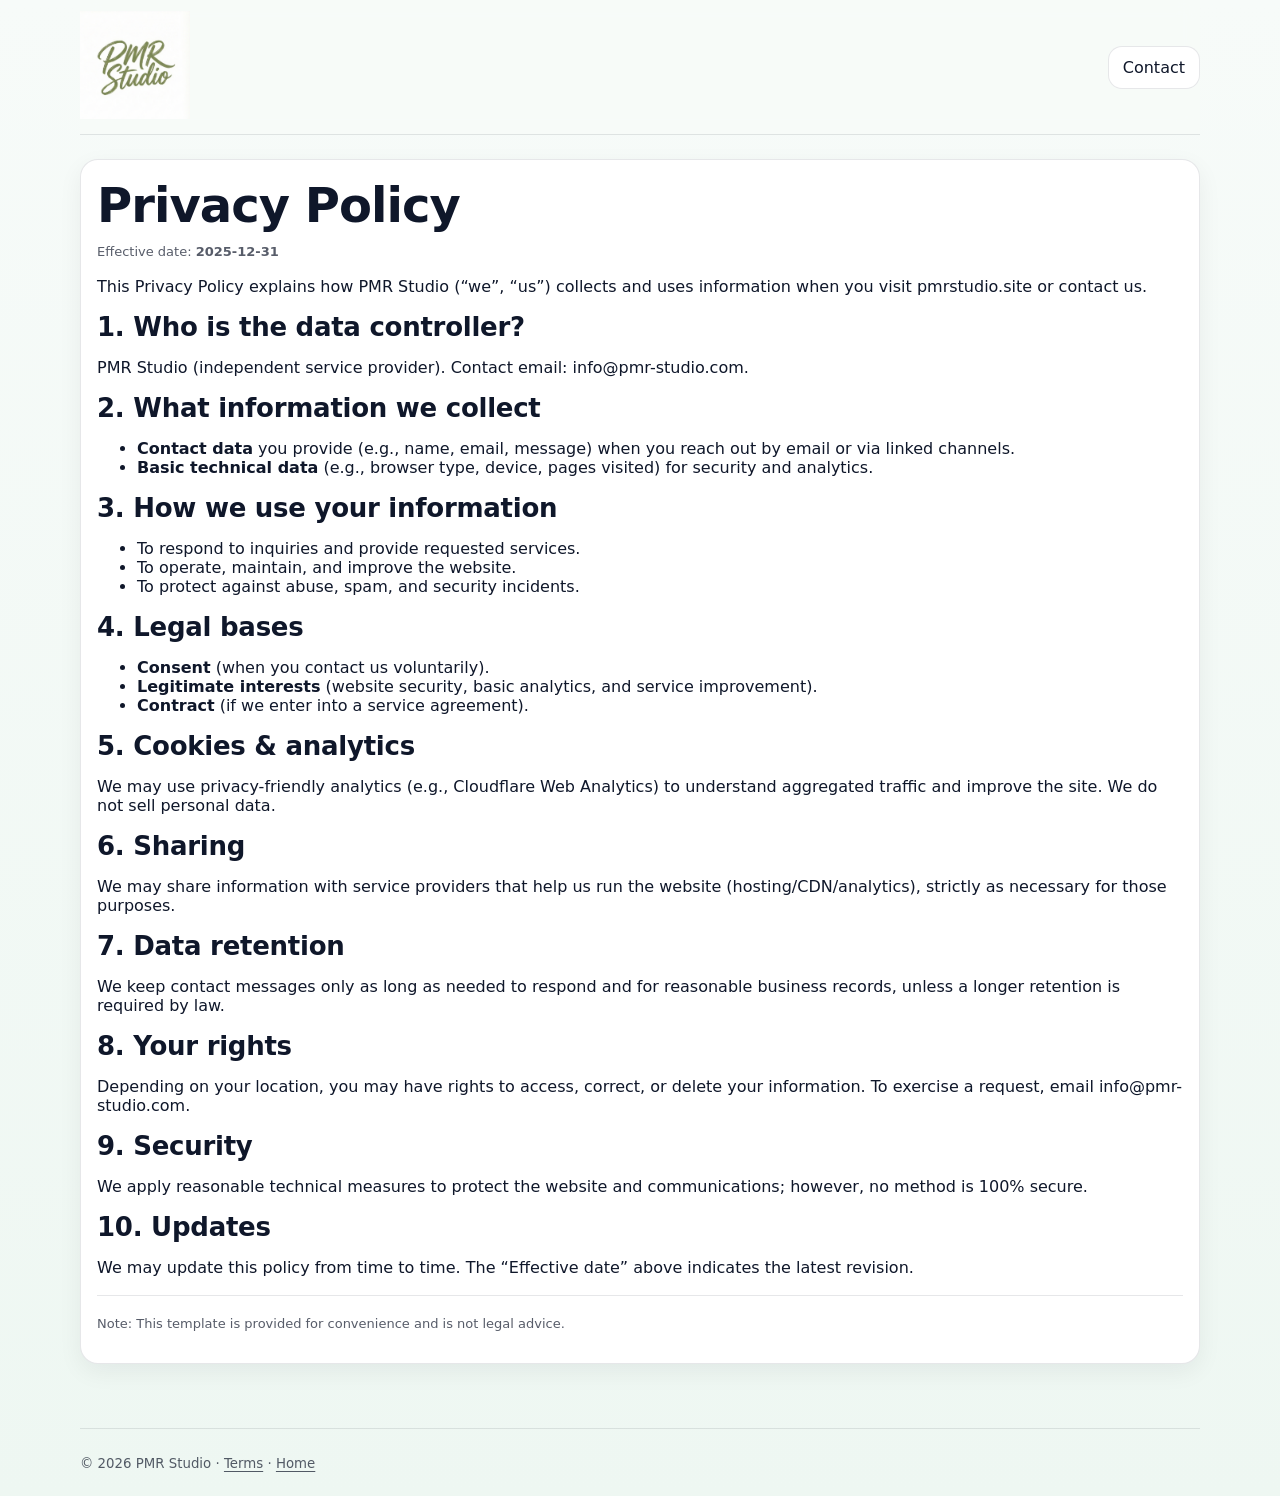
==== legal/privacy.html @ feea828f "Sitio PMR Studio copiado de pmr-studio.com para pmrstudio.site" ====
<!doctype html>
<html lang="en">
<head>
  <meta charset="utf-8" />
  <meta name="viewport" content="width=device-width,initial-scale=1" />
  <title>Privacy Policy | PMR Studio</title>
  <meta name="description" content="Privacy Policy for PMR Studio." />
  <meta name="robots" content="index, follow" />
  <link rel="stylesheet" href="../assets/style.css" />
</head>

<body>
  <a id="top"></a>

  <header class="container header" data-header>
    <a href="../#top" class="brand brand-logo" aria-label="Back to home">
      <img src="../assets/img/brand/Logopmrstudio.png" alt="PMR Studio" />
    </a>

    <div class="header-actions">
      <a class="btn" href="../#contact">Contact</a>
    </div>
  </header>

  <main class="container" style="padding:24px 0 64px;">
    <div class="card">
      <h1 style="margin-top:4px;">Privacy Policy</h1>
      <p class="small" style="margin-top:6px;">
        Effective date: <strong>2025-12-31</strong>
      </p>

      <p>
        This Privacy Policy explains how PMR Studio (“we”, “us”) collects and uses information when you visit
        pmrstudio.site or contact us.
      </p>

      <h2>1. Who is the data controller?</h2>
      <p>
        PMR Studio (independent service provider). Contact email:
        <a href="mailto:info@pmr-studio.com">info@pmr-studio.com</a>.
      </p>

      <h2>2. What information we collect</h2>
      <ul>
        <li><strong>Contact data</strong> you provide (e.g., name, email, message) when you reach out by email or via linked channels.</li>
        <li><strong>Basic technical data</strong> (e.g., browser type, device, pages visited) for security and analytics.</li>
      </ul>

      <h2>3. How we use your information</h2>
      <ul>
        <li>To respond to inquiries and provide requested services.</li>
        <li>To operate, maintain, and improve the website.</li>
        <li>To protect against abuse, spam, and security incidents.</li>
      </ul>

      <h2>4. Legal bases</h2>
      <ul>
        <li><strong>Consent</strong> (when you contact us voluntarily).</li>
        <li><strong>Legitimate interests</strong> (website security, basic analytics, and service improvement).</li>
        <li><strong>Contract</strong> (if we enter into a service agreement).</li>
      </ul>

      <h2>5. Cookies & analytics</h2>
      <p>
        We may use privacy-friendly analytics (e.g., Cloudflare Web Analytics) to understand aggregated traffic
        and improve the site. We do not sell personal data.
      </p>

      <h2>6. Sharing</h2>
      <p>
        We may share information with service providers that help us run the website (hosting/CDN/analytics),
        strictly as necessary for those purposes.
      </p>

      <h2>7. Data retention</h2>
      <p>
        We keep contact messages only as long as needed to respond and for reasonable business records,
        unless a longer retention is required by law.
      </p>

      <h2>8. Your rights</h2>
      <p>
        Depending on your location, you may have rights to access, correct, or delete your information.
        To exercise a request, email <a href="mailto:info@pmr-studio.com">info@pmr-studio.com</a>.
      </p>

      <h2>9. Security</h2>
      <p>
        We apply reasonable technical measures to protect the website and communications; however, no method
        is 100% secure.
      </p>

      <h2>10. Updates</h2>
      <p>
        We may update this policy from time to time. The “Effective date” above indicates the latest revision.
      </p>

      <hr style="margin:18px 0; border:none; border-top:1px solid var(--line);" />

      <p class="small">
        Note: This template is provided for convenience and is not legal advice.
      </p>
    </div>
  </main>

  <footer class="container footer">
    <small>
      © <span id="year"></span> PMR Studio ·
      <a href="../legal/terms.html">Terms</a> ·
      <a href="../#top">Home</a>
    </small>
  </footer>

  <script src="../assets/js/main.js"></script>
</body>
</html>
---- assets/style.css ----
/* =====================================================
   PMR STUDIO – STYLE.CSS (CLEAN / CONSOLIDATED)
   - Fixed header/nav
   - Progressive reveal (never hides content if JS fails)
   - Premium FAQ + Chatbot (single source of truth)
   ===================================================== */

/* =========================
   1) TOKENS / BASE
   ========================= */
:root{
  --bg:#f7fbf9;
  --bg2:#ffffff;
  --text:#0f172a;
  --muted:rgba(15,23,42,0.70);

  --card:#ffffff;
  --card2:#f1faf5;

  --line:rgba(15,23,42,0.10);
  --line2:rgba(15,23,42,0.16);

  --accent:#0ea35a;
  --accent2:#0b7a44;
  --accentSoft:rgba(14,163,90,0.14);

  --shadow:0 10px 30px rgba(15,23,42,0.08);
}

*{ box-sizing:border-box; }

html,body{
  margin:0;
  padding:0;
  background:linear-gradient(180deg,var(--bg),#eef7f2);
  color:var(--text);
  font-family:ui-sans-serif,system-ui,-apple-system,Segoe UI,Roboto,Arial;
}

html{
  scroll-behavior:smooth;
  scroll-padding-top: var(--header-offset, 92px);
}

@media (prefers-reduced-motion: reduce){
  html{ scroll-behavior:auto; }
}

a{ color:inherit; text-decoration:none; }

.underline{
  text-decoration:underline;
  text-underline-offset:3px;
}

:focus-visible{
  outline:2px solid rgba(14,163,90,.45);
  outline-offset:2px;
  border-radius:12px;
}

.container{
  width:min(1120px,92%);
  margin:0 auto;
}

section[id]{ scroll-margin-top: var(--header-offset, 92px); }

/* =========================
   2) TYPOGRAPHY
   ========================= */
h1{
  margin:14px 0 10px;
  font-size:clamp(30px,4vw,48px);
  letter-spacing:-0.02em;
  line-height:1.08;
}
h2{
  margin:0 0 10px;
  font-size:26px;
  font-weight:800;
  letter-spacing:-0.01em;
}
h3{ margin:0 0 10px; font-weight:800; }
h4{ margin:0 0 8px; font-weight:800; }

.lead{
  color:var(--muted);
  font-size:19px;
  line-height:1.65;
  margin:0;
  max-width:62ch;
}
.sub{
  color:var(--muted);
  margin:0 0 18px;
}
.small{
  font-size:13px;
  color:var(--muted);
  line-height:1.5;
}

/* =========================
   3) HEADER / NAV (FIXED)
   ========================= */
.header{
  display:flex;
  align-items:center;
  justify-content:space-between;
  gap:12px;
  flex-wrap:nowrap;

  padding:10px 0;
  position:sticky;
  top:0;
  z-index:50;

  background:rgba(247,251,249,.86);
  backdrop-filter:blur(10px);
  border-bottom:1px solid var(--line);

  transition:padding .18s ease, box-shadow .18s ease, background .18s ease;
}
.header.is-compact{
  background:rgba(247,251,249,.94);
  box-shadow:0 10px 28px rgba(15,23,42,.10);
}

.brand-logo{ flex:0 0 auto; }
.brand-logo img{
  width:110px;
  height:110px;
  object-fit:contain;
  transition:transform .25s ease, width .18s ease, height .18s ease;
}
.header.is-compact .brand-logo img{
  width:78px;
  height:78px;
}
.brand-logo:hover img{ transform:scale(1.03); }

/* NAV WRAP */
.nav-wrap{
  flex:1 1 auto;
  min-width:0;
  display:flex;
  align-items:center;
  justify-content:center;
}
.nav{
  display:flex;
  align-items:center;
  gap:12px;

  flex-wrap:nowrap;
  white-space:nowrap;
  min-width:0;

  overflow-x:auto;
  -webkit-overflow-scrolling:touch;
  scrollbar-width:none;
}
.nav::-webkit-scrollbar{ display:none; }

.nav a{
  padding:8px 10px;
  border-radius:12px;
  color:var(--muted);
  border:1px solid transparent;
  line-height:1;
  font-size:13px;
}
.nav a:hover{
  background:rgba(15,23,42,.04);
  color:var(--text);
  border-color:var(--line);
}
.nav a.is-active{
  background:rgba(14,163,90,.10);
  border-color:rgba(14,163,90,.25);
  color:var(--accent2);
  font-weight:700;
}

/* ACTIONS: languages + burger */
.header-actions{
  flex:0 0 auto;
  display:flex;
  align-items:center;
  gap:10px;
  flex-wrap:nowrap;
}
.lang{
  display:inline-flex;
  align-items:center;
  gap:3px;
  padding:3px;
  border-radius:999px;
  border:1px solid var(--line);
  background:rgba(255,255,255,.92);
  box-shadow:0 10px 22px rgba(15,23,42,.06);
}
.chip{
  border:0;
  background:transparent;
  padding:8px 10px;
  border-radius:999px;
  cursor:pointer;
  color:rgba(15,23,42,.70);
  font-size:12px;
  line-height:1;
  font-weight:900;
}
.chip:hover{ background:rgba(15,23,42,.04); }
.chip.is-active{
  background:var(--accentSoft);
  color:var(--accent2);
}

/* Burger */
.burger{
  display:none; /* enabled in mobile */
  width:44px;
  height:44px;
  border-radius:14px;
  border:1px solid var(--line);
  background:#fff;
  cursor:pointer;

  align-items:center;
  justify-content:center;
  flex-direction:column;
  gap:4px;

  padding:0;
  box-shadow:0 10px 22px rgba(15,23,42,.10);
  transition:background .15s ease, border-color .15s ease, transform .12s ease, box-shadow .15s ease;
  -webkit-tap-highlight-color: transparent;
  touch-action: manipulation;
}
.burger:hover{
  border-color:rgba(14,163,90,.35);
  background:rgba(14,163,90,.06);
}
.burger:active{ transform:scale(.98); }
.burger span{
  display:block;
  height:2px;
  width:20px;
  background:rgba(15,23,42,.78);
  border-radius:999px;
  transform-origin:center;
  transition:transform .18s ease, opacity .18s ease, background .15s ease;
}
body.nav-open .burger{
  background:var(--accentSoft);
  border-color:rgba(14,163,90,.35);
}
body.nav-open .burger span{ background:var(--accent2); }
body.nav-open .burger span:nth-child(1){ transform:translateY(7px) rotate(45deg); }
body.nav-open .burger span:nth-child(2){ opacity:0; }
body.nav-open .burger span:nth-child(3){ transform:translateY(-7px) rotate(-45deg); }

/* =========================
   4) BUTTONS
   ========================= */
.cta{
  display:flex;
  gap:10px;
  flex-wrap:wrap;
  margin-top:16px;
}
.btn{
  padding:11px 14px;
  border-radius:14px;
  border:1px solid var(--line);
  background:#fff;
}
.btn:hover{
  border-color:var(--line2);
  background:rgba(15,23,42,0.02);
}
.btn.primary{
  background:var(--accentSoft);
  border-color:rgba(14,163,90,.35);
  color:var(--accent2);
  font-weight:900;
}
.btn.ghost{
  background:rgba(255,255,255,.70);
}
.btn.ghost:hover{
  background:rgba(14,163,90,.06);
  border-color:rgba(14,163,90,.25);
  color:var(--accent2);
}
  
/* =========================
   5) SECTIONS / GRID
   ========================= */
.section{
  padding:44px 0;
  position:relative;
}
.section::after{
  content:"";
  position:absolute;
  bottom:0;
  left:50%;
  width:60%;
  height:1px;
  background:linear-gradient(to right, transparent, rgba(14,163,90,0.35), transparent);
  transform:translateX(-50%);
}
.grid{
  display:grid;
  grid-template-columns:repeat(3,1fr);
  gap:14px;
}

/* =========================
   6) CARDS
   ========================= */
.card{
  background:var(--card);
  border:1px solid var(--line);
  border-radius:18px;
  padding:16px;
  box-shadow:0 8px 24px rgba(15,23,42,.06);
}
.lift{ transition:transform .2s ease, box-shadow .2s ease; }
.lift:hover{
  transform:translateY(-4px);
  box-shadow:var(--shadow);
}

/* =========================
   7) HERO
   ========================= */
.hero{
  padding:56px 0 34px;
  border-bottom:1px solid var(--line);
}
.hero-inner{
  display:grid;
  grid-template-columns:minmax(0, 1.1fr) minmax(0, 0.9fr);
  gap:22px;
  align-items:start;
}
.hero-copy{ min-width:0; }

.pill{
  display:inline-block;
  padding:8px 12px;
  border-radius:999px;
  background:rgba(14,163,90,.10);
  border:1px solid rgba(14,163,90,.25);
  color:var(--accent2);
  font-weight:800;
  font-size:14px;
  letter-spacing:0.2px;
}
.hero-micro{
  margin:10px 0 0;
  font-size:14px;
  line-height:1.55;
  color:rgba(15,23,42,0.78);
  max-width:72ch;
}
.hero-card{
  padding:18px;
  border-radius:18px;
  background:
    radial-gradient(900px 400px at 0% 0%, rgba(14,163,90,0.10), transparent 55%),
    linear-gradient(180deg,#fff,#f1faf5);
  border:1px solid var(--line);
  box-shadow:0 14px 36px rgba(15,23,42,0.10);
  align-self:start;
  height:fit-content;
}
.hero-card h3{
  margin:2px 0 12px;
  font-size:16px;
  font-weight:900;
  letter-spacing:0.2px;
}
.checklist{
  list-style:none;
  padding:0;
  margin:0;
  display:flex;
  flex-direction:column;
  gap:8px;
}
.checklist li{
  padding-left:22px;
  position:relative;
  font-size:14px;
  color:var(--muted);
  line-height:1.45;
}
.checklist li::before{
  content:"✔";
  position:absolute;
  left:0;
  top:0;
  color:var(--accent);
  font-weight:900;
}
.hero-kpis{
  margin-top:14px;
  padding-top:12px;
  border-top:1px solid var(--line);
  display:grid;
  gap:10px;
}
.hero-kpi{
  display:flex;
  justify-content:space-between;
  align-items:baseline;
  gap:12px;
}
.hero-kpi strong{
  font-weight:900;
  font-size:13px;
  letter-spacing:0.2px;
  color:var(--text);
  white-space:nowrap;
}
.hero-kpi span{
  font-size:13px;
  color:var(--muted);
  text-align:right;
  line-height:1.35;
}

/* =========================
   7.5) TIERS + AI
   ========================= */
.price{
  font-size:34px;
  font-weight:950;
  letter-spacing:-0.02em;
}
.price span{
  font-size:14px;
  font-weight:800;
  color:var(--muted);
  margin-left:6px;
}
.tier-highlight{
  border-color:rgba(14,163,90,.28);
  box-shadow:0 14px 36px rgba(15,23,42,0.10);
  background:
    radial-gradient(800px 300px at 0% 0%, rgba(14,163,90,0.10), transparent 55%),
    #fff;
}
.badges{
  display:flex;
  flex-wrap:wrap;
  gap:8px;
  margin-top:6px;
}
.badge{
  display:inline-flex;
  align-items:center;
  padding:6px 10px;
  border-radius:999px;
  border:1px solid rgba(14,163,90,.25);
  background:rgba(14,163,90,.08);
  color:var(--accent2);
  font-weight:800;
  font-size:12px;
}

/* =========================
   8) PROCESS
   ========================= */
.steps{
  margin:18px 0 0;
  padding-left:18px;
}
.steps li{
  padding:16px 0;
  border-bottom:1px solid rgba(15,23,42,.06);
}
.steps li:last-child{ border-bottom:none; }
.steps strong{
  font-weight:900;
  letter-spacing:.2px;
}
.step-output{
  margin-top:12px;
  padding:14px 16px;
  border-radius:16px;
  border:1px solid rgba(14,163,90,.25);
  background:
    radial-gradient(600px 200px at 0% 0%, rgba(14,163,90,.12), transparent 55%),
    #fff;
}
.step-output-label{ font-weight:950; font-size:16px; }
.step-output-value{ font-weight:900; font-size:18px; color:var(--accent2); }

/* =========================
   9) OTHER GRIDS
   ========================= */
.tiers-grid,
.portfolio-grid{
  display:grid;
  grid-template-columns:repeat(3,1fr);
  gap:14px;
}
.ai-grid,
.contact-grid{
  display:grid;
  grid-template-columns:1fr 1fr;
  gap:14px;
}

/* TIERS layout */
.tiers-grid{ align-items:stretch; }
#tiers .tier{
  height:100%;
  display:flex;
  flex-direction:column;
  gap:12px;
}
#tiers .tier ul{ margin:6px 0 0; }
#tiers .tier p.small{ margin:0; }
#tiers .tier .btn{ margin-top:auto; align-self:flex-start; }

/* =========================
   10) FOOTER
   ========================= */
.footer{
  padding:24px 0;
  border-top:1px solid var(--line);
  color:var(--muted);
}
.footer a{
  text-decoration:underline;
  text-underline-offset:3px;
  color:inherit;
}
.footer a:hover{ color:var(--text); }

/* =========================
   11) REVEAL (SAFE)
   Progressive enhancement:
   - By default: content is visible.
   - If JS wants animation: it sets data-reveal="pending"
   ========================= */
.reveal{
  opacity:1;
  transform:none;
}
.reveal[data-reveal="pending"]{
  opacity:0;
  transform:translateY(18px);
  transition:opacity .6s ease, transform .6s ease;
}
.reveal.is-visible{
  opacity:1;
  transform:none;
}
@media (prefers-reduced-motion: reduce){
  .reveal[data-reveal="pending"]{ transition:none; transform:none; opacity:1; }
}

/* =========================
   12) PORTFOLIO THUMBS (mockups)
   ========================= */
.thumbs{
  display:grid;
  grid-template-columns:repeat(3,1fr);
  gap:14px;
  margin-top:14px;
}
.thumb{
  display:flex;
  flex-direction:column;
  gap:12px;
  padding:16px;
}
.thumb-top{ display:flex; flex-direction:column; gap:2px; }
.thumb-visual{
  border:1px solid var(--line);
  border-radius:14px;
  background:
    radial-gradient(700px 220px at 0% 0%, rgba(14,163,90,0.10), transparent 55%),
    linear-gradient(180deg,#fff,#f1faf5);
  padding:12px;
  min-height:92px;
}
.thumb-bar{
  height:10px;
  border-radius:999px;
  background:rgba(15,23,42,.10);
  margin-bottom:10px;
}
.thumb-line{
  height:8px;
  border-radius:999px;
  background:rgba(15,23,42,.10);
  margin:8px 0;
}
.thumb-line.short{ width:70%; }
.thumb-chip{
  width:120px;
  height:18px;
  border-radius:999px;
  background:rgba(14,163,90,.12);
  border:1px solid rgba(14,163,90,.25);
  margin-bottom:10px;
}
.thumb-grid{
  height:64px;
  border-radius:12px;
  border:1px dashed rgba(15,23,42,.12);
  background:
    linear-gradient(to right, rgba(15,23,42,.08) 1px, transparent 1px) 0 0/24px 24px,
    linear-gradient(to bottom, rgba(15,23,42,.08) 1px, transparent 1px) 0 0/24px 24px;
}

/* =========================
   13) FAQ (premium)
   ========================= */
.faq{
  display:grid;
  gap:10px;
  margin-top:12px;
}
.faq details{
  border:1px solid var(--line);
  border-radius:16px;
  background:rgba(255,255,255,.88);
  box-shadow:0 10px 26px rgba(15,23,42,.06);
  overflow:hidden;
}
.faq summary{
  cursor:pointer;
  list-style:none;
  padding:14px 16px;
  font-weight:950;
  display:flex;
  align-items:center;
  justify-content:space-between;
  gap:12px;
}
.faq summary::-webkit-details-marker{ display:none; }
.faq summary::after{
  content:"+";
  width:28px;
  height:28px;
  border-radius:10px;
  border:1px solid var(--line);
  display:flex;
  align-items:center;
  justify-content:center;
  font-weight:950;
  color:var(--accent2);
  background:rgba(14,163,90,.08);
}
.faq details[open] summary{
  background:
    radial-gradient(800px 240px at 0% 0%, rgba(14,163,90,0.10), transparent 55%),
    #fff;
}
.faq details[open] summary::after{ content:"–"; }
.faq .faq-body{
  padding:0 16px 14px;
  color:var(--muted);
  line-height:1.65;
}

/* =========================
   14) CHATBOT (single, premium)
   ========================= */
.chat-fab{
  position:fixed;
  right:22px;
  bottom:22px;
  z-index:95;

  border:1px solid rgba(14,163,90,.35);
  background:rgba(14,163,90,.12);
  box-shadow:0 18px 40px rgba(15,23,42,.14);
  color:var(--accent2);

  border-radius:999px;
  padding:16px 20px;
  font-weight:999;
  letter-spacing:.3px;
  cursor:pointer;

  transition:transform .12s ease, background .15s ease, border-color .15s ease;
  -webkit-tap-highlight-color: transparent;
  touch-action: manipulation;
  font-size:20px;      /* sube legibilidad */
  padding:24px 30px;   /* más “botón” */
  min-height:60px;     /* presencia consistente */
}

.chat-fab:hover{ background:rgba(14,163,90,.16); }
.chat-fab:active{ transform:scale(.98); }

.chat-panel{
  position:fixed;
  right:18px;
  bottom:76px;
  z-index:90;

  width:min(390px, calc(100vw - 36px));
  max-height:min(560px, calc(100vh - 110px));

  background:rgba(255,255,255,.96);
  border:1px solid var(--line);
  border-radius:18px;
  box-shadow:0 22px 60px rgba(15,23,42,.18);
  overflow:hidden;

  display:flex;
  flex-direction:column;
}
.chat-head{
  padding:12px 14px;
  border-bottom:1px solid var(--line);
  display:flex;
  align-items:flex-start;
  justify-content:space-between;
  gap:12px;
  background:
    radial-gradient(700px 220px at 0% 0%, rgba(14,163,90,0.12), transparent 55%),
    #fff;
}
.chat-title{ display:flex; flex-direction:column; gap:2px; }
.chat-sub{ margin-top:2px; font-size:12px; color:var(--muted); line-height:1.35; }

.chat-close{
  width:40px;
  height:40px;
  border-radius:14px;
  border:1px solid var(--line);
  background:#fff;
  cursor:pointer;
  font-size:20px;
  line-height:1;
  display:flex;
  align-items:center;
  justify-content:center;
  transition:background .15s ease, border-color .15s ease;
}
.chat-close:hover{
  border-color:rgba(14,163,90,.35);
  background:rgba(14,163,90,.06);
}

.chat-msgs{
  padding:14px;
  display:flex;
  flex-direction:column;
  gap:10px;
  overflow:auto;
}

.chat-row{
  display:flex;
  gap:10px;
  align-items:flex-end;
}
.chat-row.user{ justify-content:flex-end; }

.chat-bubble{
  max-width:82%;
  padding:10px 12px;
  border-radius:16px;
  border:1px solid var(--line);
  background:#fff;
  color:var(--text);
  font-size:13px;
  line-height:1.45;
  box-shadow:0 10px 22px rgba(15,23,42,.06);
}
.chat-row.user .chat-bubble{
  background:rgba(14,163,90,.10);
  border-color:rgba(14,163,90,.25);
}

.chat-quick{
  display:flex;
  flex-wrap:wrap;
  gap:8px;
  margin-top:8px;
}
.chat-chip{
  border:1px solid var(--line);
  background:#fff;
  border-radius:999px;
  padding:7px 10px;
  font-size:12px;
  font-weight:950;
  cursor:pointer;
}
.chat-chip:hover{
  border-color:rgba(14,163,90,.35);
  background:rgba(14,163,90,.06);
}

.chat-input{
  border-top:1px solid var(--line);
  padding:10px;
  display:flex;
  gap:8px;
  background:#fff;
}
.chat-input input{
  flex:1;
  border:1px solid var(--line);
  border-radius:14px;
  padding:10px 12px;
  outline:none;
  font-size:13px;
}
.chat-input input:focus{
  border-color:rgba(14,163,90,.35);
  box-shadow:0 0 0 4px rgba(14,163,90,.12);
}
.chat-send{
  border:1px solid rgba(14,163,90,.35);
  background:var(--accentSoft);
  color:var(--accent2);
  font-weight:950;
  border-radius:14px;
  padding:10px 12px;
  cursor:pointer;
}
.chat-send:hover{ background:rgba(14,163,90,.16); }

@media (max-width: 520px){
  .chat-fab{
    right:14px;
    bottom:14px;
    font-size:14px;
    padding:16px 20px;
    min-height:48px;
  }
}

/* =========================
   15) RESPONSIVE
   ========================= */
@media (max-width:980px){
  .hero-inner,
  .grid,
  .tiers-grid,
  .portfolio-grid,
  .ai-grid,
  .contact-grid,
  .thumbs{
    grid-template-columns:1fr;
  }
  .hero-kpi{
    flex-direction:column;
    align-items:flex-start;
    justify-content:flex-start;
    gap:2px;
  }
  .hero-kpi span{ text-align:left; }
}

@media (max-width:900px){
  .header{
    padding:10px 0;
    gap:12px;
    flex-wrap:nowrap;
    align-items:center;
    backdrop-filter:none;
    background:rgba(247,251,249,.98);
  }

  .brand-logo img{ width:72px; height:72px; }
  .header.is-compact .brand-logo img{ width:72px; height:72px; }

  .chip{ padding:8px 9px; font-size:12px; }

  .burger{ display:flex; }

  .nav-wrap{
    position:fixed;
    top: calc(var(--header-offset, 92px) + 10px);
    left: max(10px, env(safe-area-inset-left, 0px));
    right: max(10px, env(safe-area-inset-right, 0px));
    width:auto;
    transform:none;

    background:#fff;
    border:1px solid var(--line);
    border-radius:18px;
    padding:14px;
    display:none;
    box-shadow:0 18px 40px rgba(15,23,42,.12);

    max-height: calc(100vh - var(--header-offset, 92px) - 18px);
    overflow:auto;
  }
  body.nav-open .nav-wrap{ display:block; }

  .nav{
    overflow:visible;
    white-space:normal;
    flex-direction:column;
    align-items:stretch;
    gap:8px;
  }
  .nav a{
    padding:12px 14px;
    border-radius:14px;
    font-size:14px;
  }

  .chat-panel{ right:12px; bottom:74px; }
  .chat-fab{ right:12px; bottom:12px; }
}

@media (min-width:901px){
  .header.is-compact{ padding:6px 0; }
  .header.is-compact .brand-logo img{ width:78px; height:78px; }
}
/* Ensure hidden actually hides the chat panel (fix close button) */
.chat-panel[hidden]{ display:none !important; }

/* =========================
   16) PORTFOLIO PDF THUMBS (images)
   ========================= */
.thumb a{ display:block; }

.thumb img{
  width:100%;
  height:auto;
  display:block;
  border-radius:14px;
  border:1px solid var(--line);
  box-shadow:0 10px 22px rgba(15,23,42,.06);
  /* Recorte “pro” aunque el webp sea irregular */
  aspect-ratio: 16 / 10;
  object-fit: cover;
    object-position: 50% 0%;
}

.thumb a:hover img{
  border-color:rgba(14,163,90,.28);
  box-shadow:0 14px 30px rgba(15,23,42,.10);
}

/* =========================
   17) PDF PREVIEW MODAL (dialog)
   ========================= */
.pdf-modal{
  width:min(1120px, 92vw);
  height:min(80vh, 780px);
  border:none;
  border-radius:18px;
  padding:14px;
  background:rgba(255,255,255,.96);
  box-shadow:0 22px 60px rgba(15,23,42,.18);
  overflow:hidden;
}

.pdf-modal::backdrop{
  background: rgba(15,23,42,.55);
  backdrop-filter: blur(6px);
}

.pdf-modal__top{
  display:flex;
  align-items:center;
  justify-content:space-between;
  gap:12px;
  padding:10px 10px 12px;
  border-bottom:1px solid var(--line);
  background:
    radial-gradient(700px 220px at 0% 0%, rgba(14,163,90,0.10), transparent 55%),
    #fff;
  border-radius:14px;
}

.pdf-modal__actions{
  padding-top:10px;
}

/* Mobile fit */
@media (max-width: 520px){
  .pdf-modal{
    width: calc(100vw - 20px);
    height: calc(100vh - 90px);
    padding:12px;
  }
}
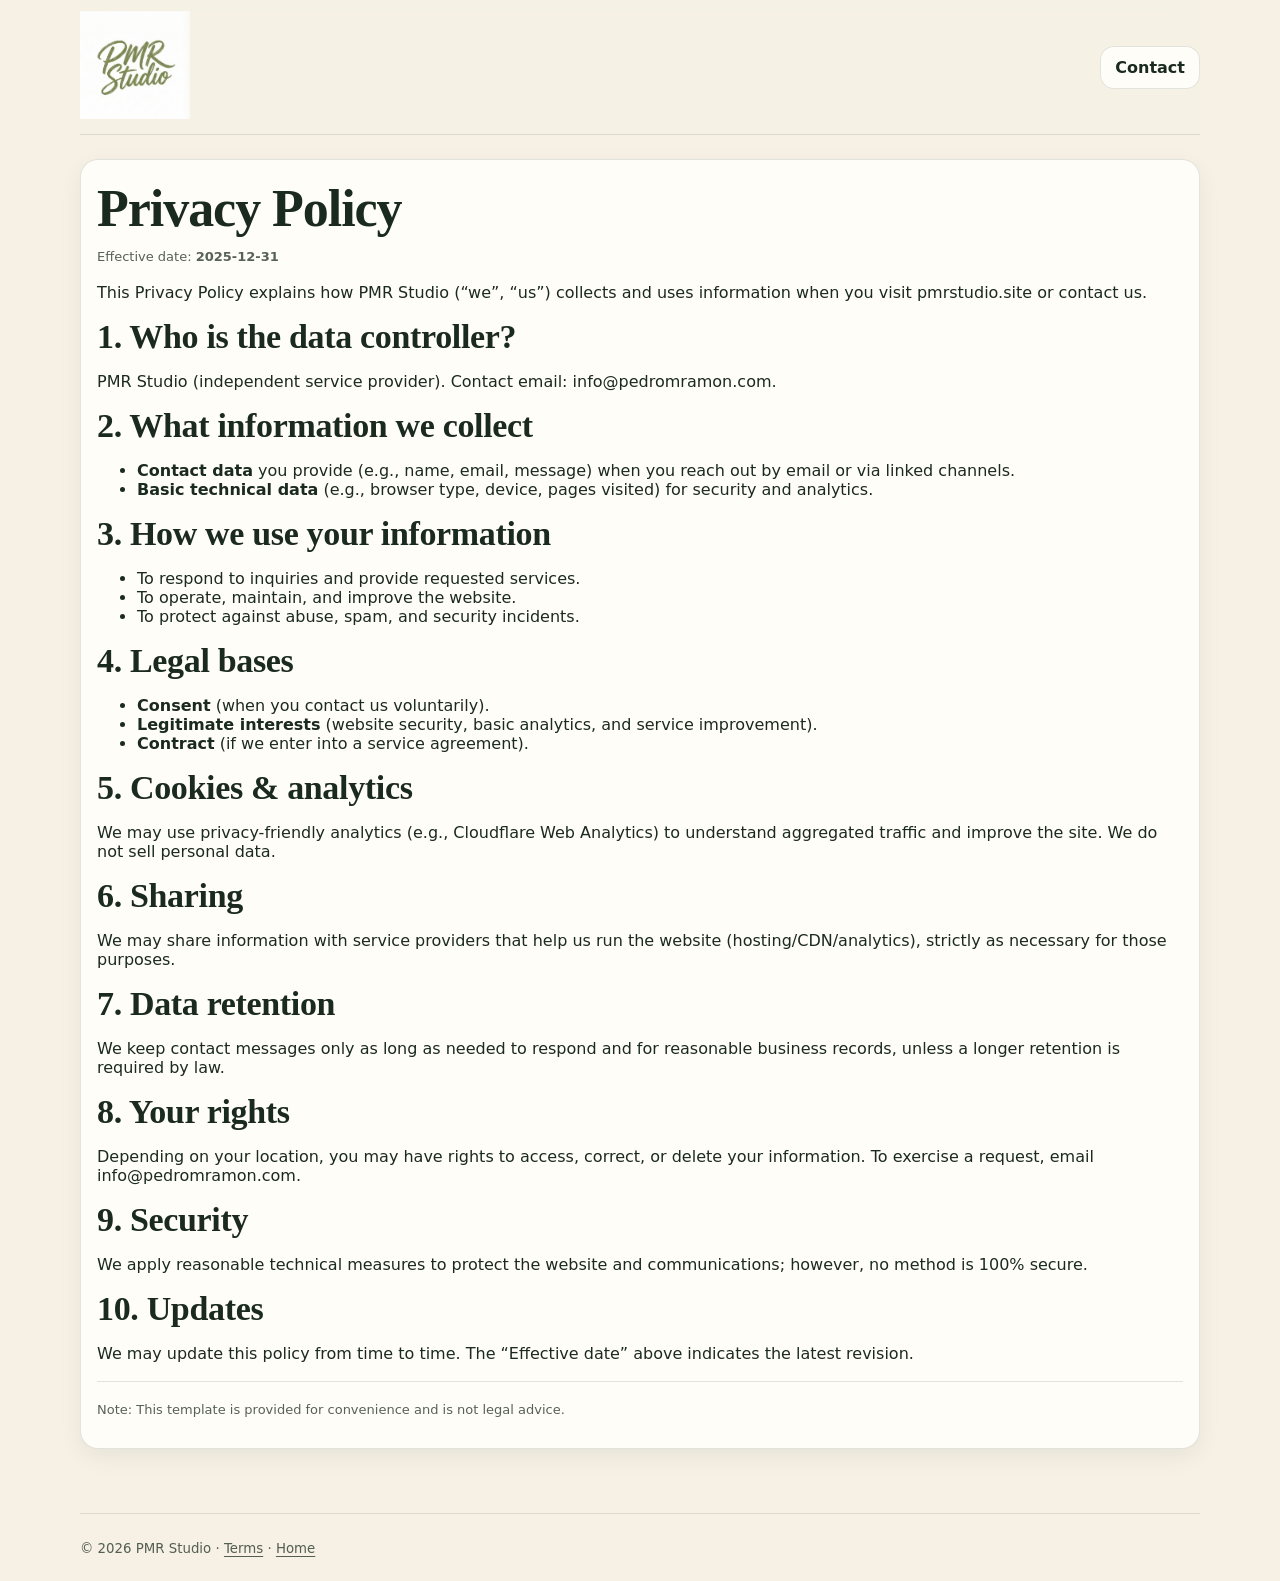
==== commit de438638: "Páginas legales: correo de contacto nuevo" ====
--- a/legal/privacy.html
+++ b/legal/privacy.html
@@ -37,7 +37,7 @@
       <h2>1. Who is the data controller?</h2>
       <p>
         PMR Studio (independent service provider). Contact email:
-        <a href="mailto:info@pmr-studio.com">info@pmr-studio.com</a>.
+        <a href="mailto:info@pedromramon.com">info@pedromramon.com</a>.
       </p>
 
       <h2>2. What information we collect</h2>
@@ -81,7 +81,7 @@
       <h2>8. Your rights</h2>
       <p>
         Depending on your location, you may have rights to access, correct, or delete your information.
-        To exercise a request, email <a href="mailto:info@pmr-studio.com">info@pmr-studio.com</a>.
+        To exercise a request, email <a href="mailto:info@pedromramon.com">info@pedromramon.com</a>.
       </p>
 
       <h2>9. Security</h2>
--- a/assets/style.css
+++ b/assets/style.css
@@ -998,3 +998,79 @@
   }
 }
 
+
+/* =====================================================
+   2026-11 REFRESH — aligned with Portfolio Técnico 2026
+   Cream background, dark green, serif headings.
+   ===================================================== */
+:root{
+  --bg:#f6f1e4;
+  --bg2:#fffdf8;
+  --card:#fffdf8;
+  --card2:#efe9d9;
+  --text:#1b2a1f;
+  --muted:rgba(27,42,31,0.74);
+  --line:rgba(27,42,31,0.12);
+  --line2:rgba(27,42,31,0.20);
+  --accent:#2e7d32;
+  --accent2:#1f5c24;
+  --accentSoft:rgba(46,125,50,0.13);
+  --serif:Georgia,"Iowan Old Style","Palatino Linotype","Times New Roman",serif;
+}
+html,body{ background:var(--bg); }
+h1,h2,h3,h4{ font-family:var(--serif); font-weight:700; }
+h1{ font-size:clamp(32px,4.2vw,52px); line-height:1.1; text-wrap:balance; }
+h2{ font-size:clamp(26px,3vw,34px); }
+.header{ background:rgba(246,241,228,.90); }
+@media (max-width:900px){ .nav{ background:rgba(246,241,228,.98); } }
+
+.pill{ background:var(--accent); border-color:var(--accent); color:#fff; font-family:var(--serif); font-style:italic; font-weight:400; font-size:15px; }
+.btn{ background:var(--bg2); font-weight:600; cursor:pointer; font-size:inherit; font-family:inherit; color:inherit; }
+.btn.primary{ background:var(--accent); border-color:var(--accent); color:#fff; font-weight:700; }
+.btn.primary:hover{ background:var(--accent2); border-color:var(--accent2); color:#fff; }
+.hero-stack{ margin-top:10px; }
+.hero-kpi strong{ font-family:var(--serif); color:var(--accent2); }
+.note{ margin-top:14px; }
+.grid .card .checklist{ margin-top:10px; }
+
+/* Results */
+.stat-num{ font-family:var(--serif); font-size:46px; font-weight:700; line-height:1; color:var(--accent); margin-bottom:10px; }
+.stat p{ margin:0; color:var(--muted); line-height:1.55; }
+
+/* AI band (green block, like the portfolio pages) */
+.band{ background:var(--accent); color:#fff; padding:56px 0; }
+.band h2{ color:#fff; font-size:clamp(30px,3.6vw,42px); margin-top:14px; }
+.band .sub{ color:rgba(255,255,255,.88); font-size:18px; max-width:70ch; line-height:1.55; }
+.band-tag{ display:inline-block; padding:7px 14px; border-radius:999px; border:1px solid rgba(255,255,255,.55); background:rgba(255,255,255,.12); font-family:var(--serif); font-style:italic; font-size:15px; }
+.band .card{ color:var(--text); border-color:transparent; }
+.band .card p{ margin:8px 0 0; line-height:1.55; color:var(--muted); }
+.eyebrow{ display:block; font-size:12px; letter-spacing:.09em; text-transform:uppercase; color:var(--accent); }
+.band .badges{ margin-top:18px; }
+.band .badge{ background:rgba(255,255,255,.14); border-color:rgba(255,255,255,.40); color:#fff; }
+.band .btn{ background:transparent; border-color:rgba(255,255,255,.65); color:#fff; }
+.band .btn:hover{ background:rgba(255,255,255,.12); }
+.band .btn.primary{ background:var(--bg); border-color:var(--bg); color:var(--accent2); }
+.band .btn.primary:hover{ background:#fff; border-color:#fff; color:var(--accent2); }
+
+/* Cases */
+.portfolio-main{ display:flex; align-items:center; justify-content:space-between; gap:16px; flex-wrap:wrap; }
+.portfolio-main h3{ margin-bottom:6px; }
+.portfolio-main p{ margin:0; }
+.case-img{ display:block; width:100%; height:auto; border-radius:12px; border:1px solid var(--line); background:var(--card2); }
+.case-tech{ font-size:11px; letter-spacing:.08em; text-transform:uppercase; color:var(--muted); font-weight:700; }
+.thumb h4{ margin:0; font-size:19px; }
+.thumb p.small{ margin:0; }
+.impact{ align-self:flex-start; margin-top:auto; padding:6px 11px; border-radius:10px; background:var(--accentSoft); color:var(--accent2); font-weight:700; font-size:13px; line-height:1.35; }
+.case-actions{ display:flex; gap:10px; flex-wrap:wrap; }
+.case-featured{ grid-column:span 2; border-color:rgba(46,125,50,.45); }
+@media (max-width:980px){ .case-featured{ grid-column:auto; } }
+
+/* Pricing */
+.price{ font-family:var(--serif); font-size:40px; color:var(--accent2); }
+.tier{ position:relative; }
+.tier-highlight{ border-color:var(--accent); background:var(--bg2); box-shadow:0 14px 36px rgba(27,42,31,.12); }
+.tier-flag{ align-self:flex-start; padding:4px 10px; border-radius:999px; background:var(--accent); color:#fff; font-size:12px; font-weight:700; }
+
+/* PDF modal */
+.pdf-modal__frame{ width:100%; height:100%; border:0; border-radius:14px; background:var(--bg2); }
+.pdf-modal__actions{ display:flex; justify-content:flex-end; margin-top:10px; }
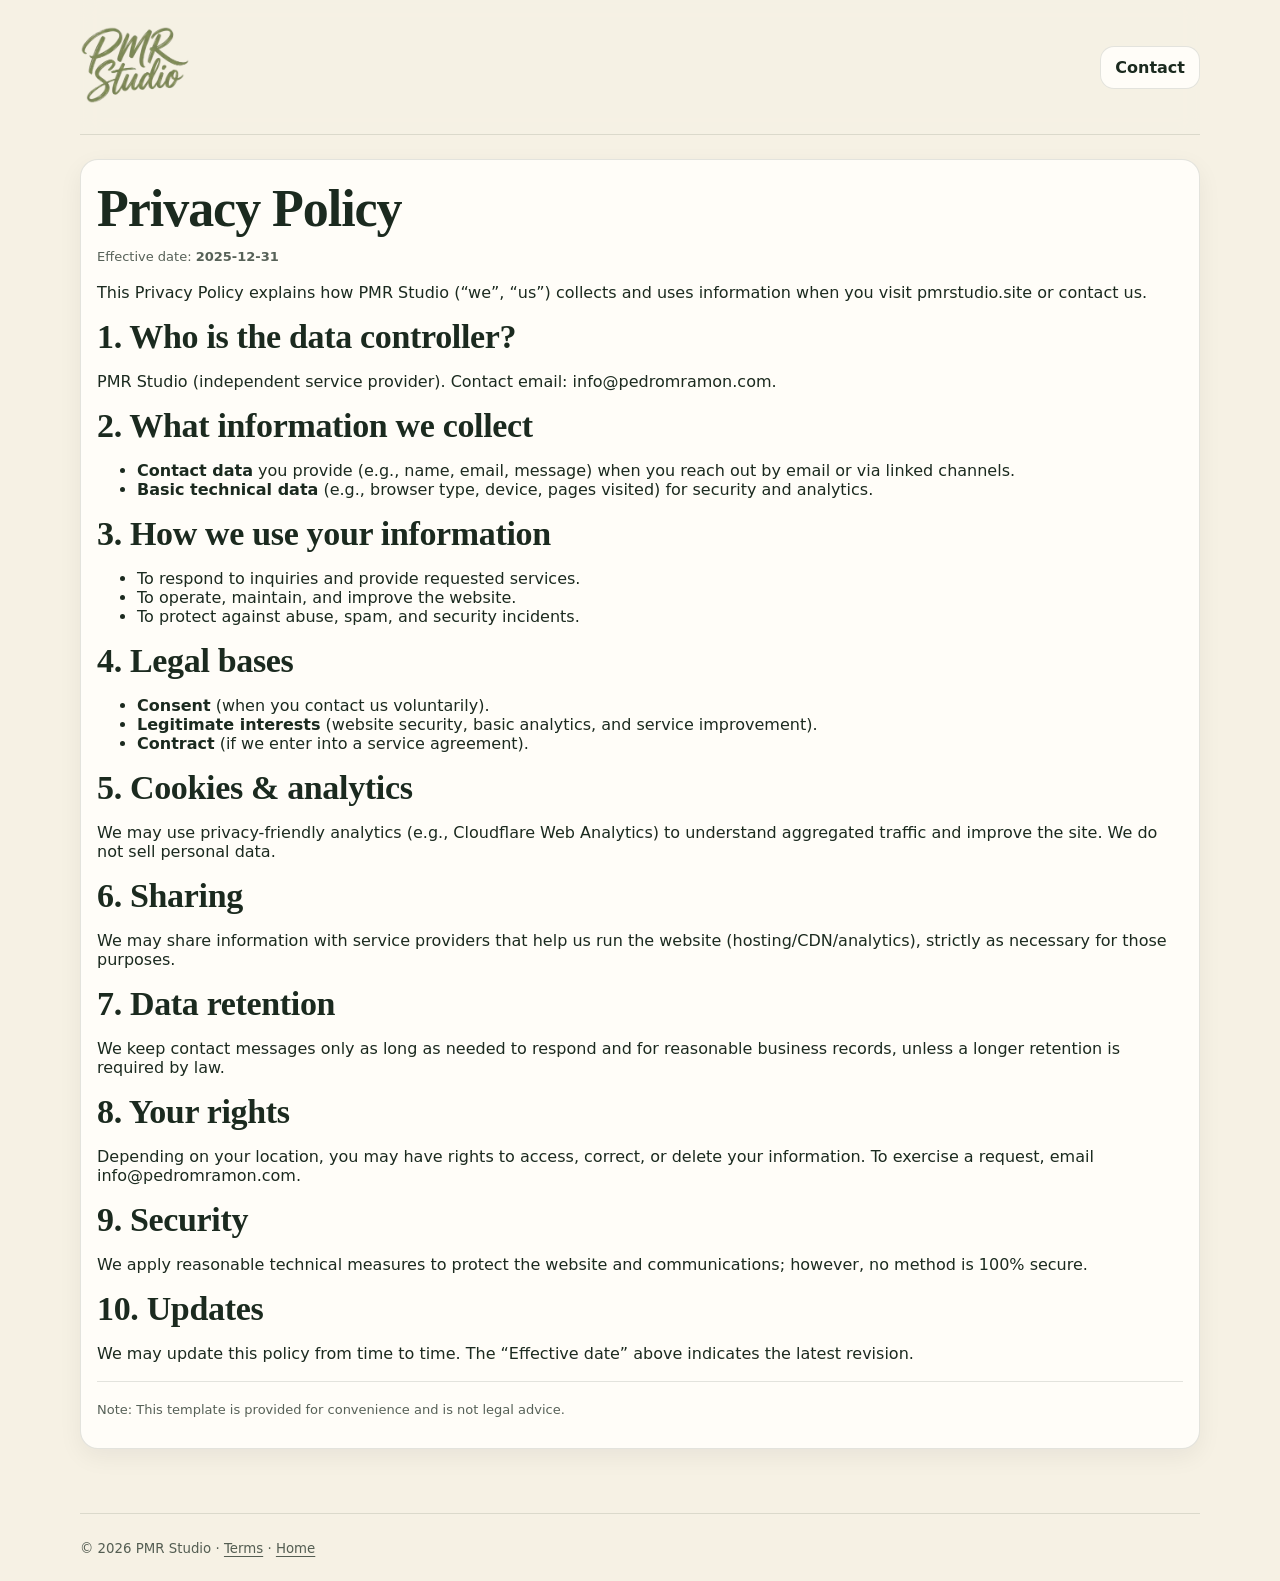
==== commit 73daddfe: "Agrega portugués (PT) y logo con fondo transparente" ====
--- a/legal/privacy.html
+++ b/legal/privacy.html
@@ -6,7 +6,7 @@
   <title>Privacy Policy | PMR Studio</title>
   <meta name="description" content="Privacy Policy for PMR Studio." />
   <meta name="robots" content="index, follow" />
-  <link rel="stylesheet" href="../assets/style.css" />
+  <link rel="stylesheet" href="../assets/style.css?v=20261127" />
 </head>
 
 <body>
@@ -14,7 +14,7 @@
 
   <header class="container header" data-header>
     <a href="../#top" class="brand brand-logo" aria-label="Back to home">
-      <img src="../assets/img/brand/Logopmrstudio.png" alt="PMR Studio" />
+      <img src="../assets/img/brand/logo-pmrstudio.png" alt="PMR Studio" />
     </a>
 
     <div class="header-actions">
